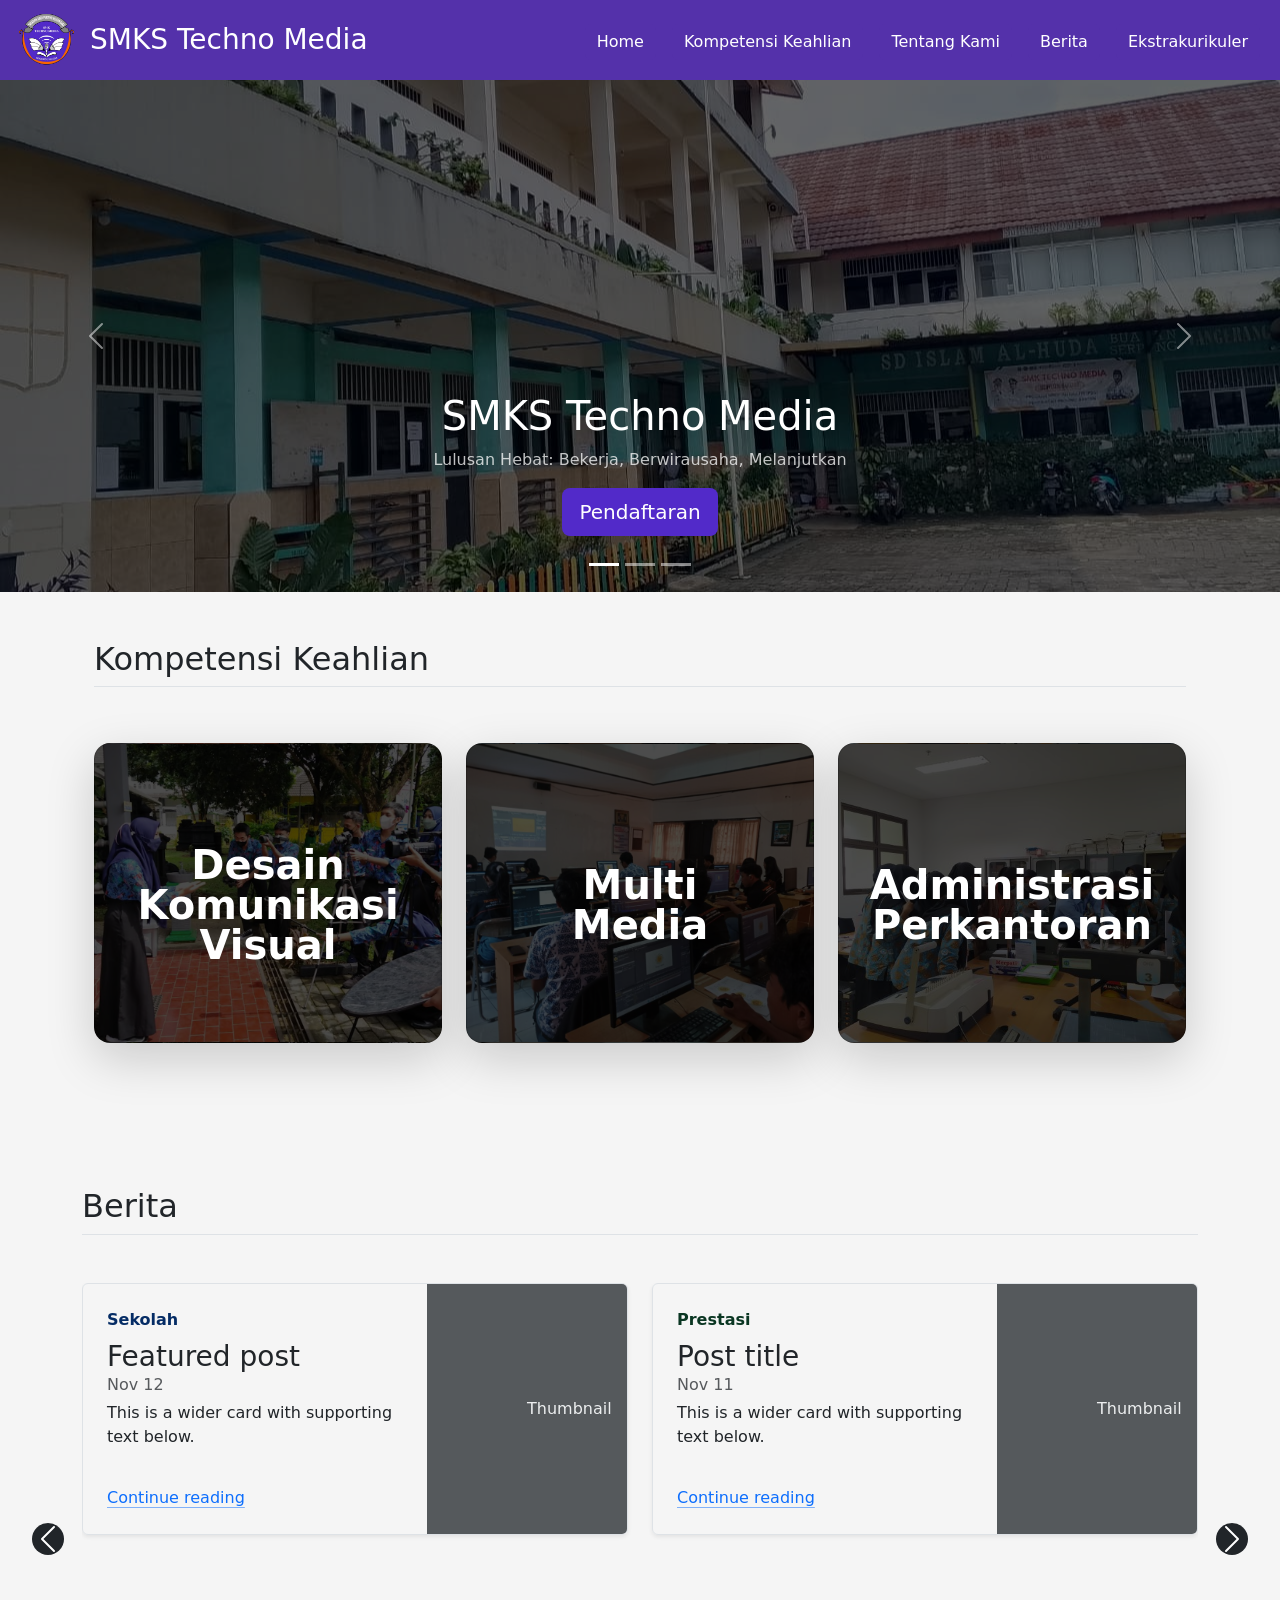
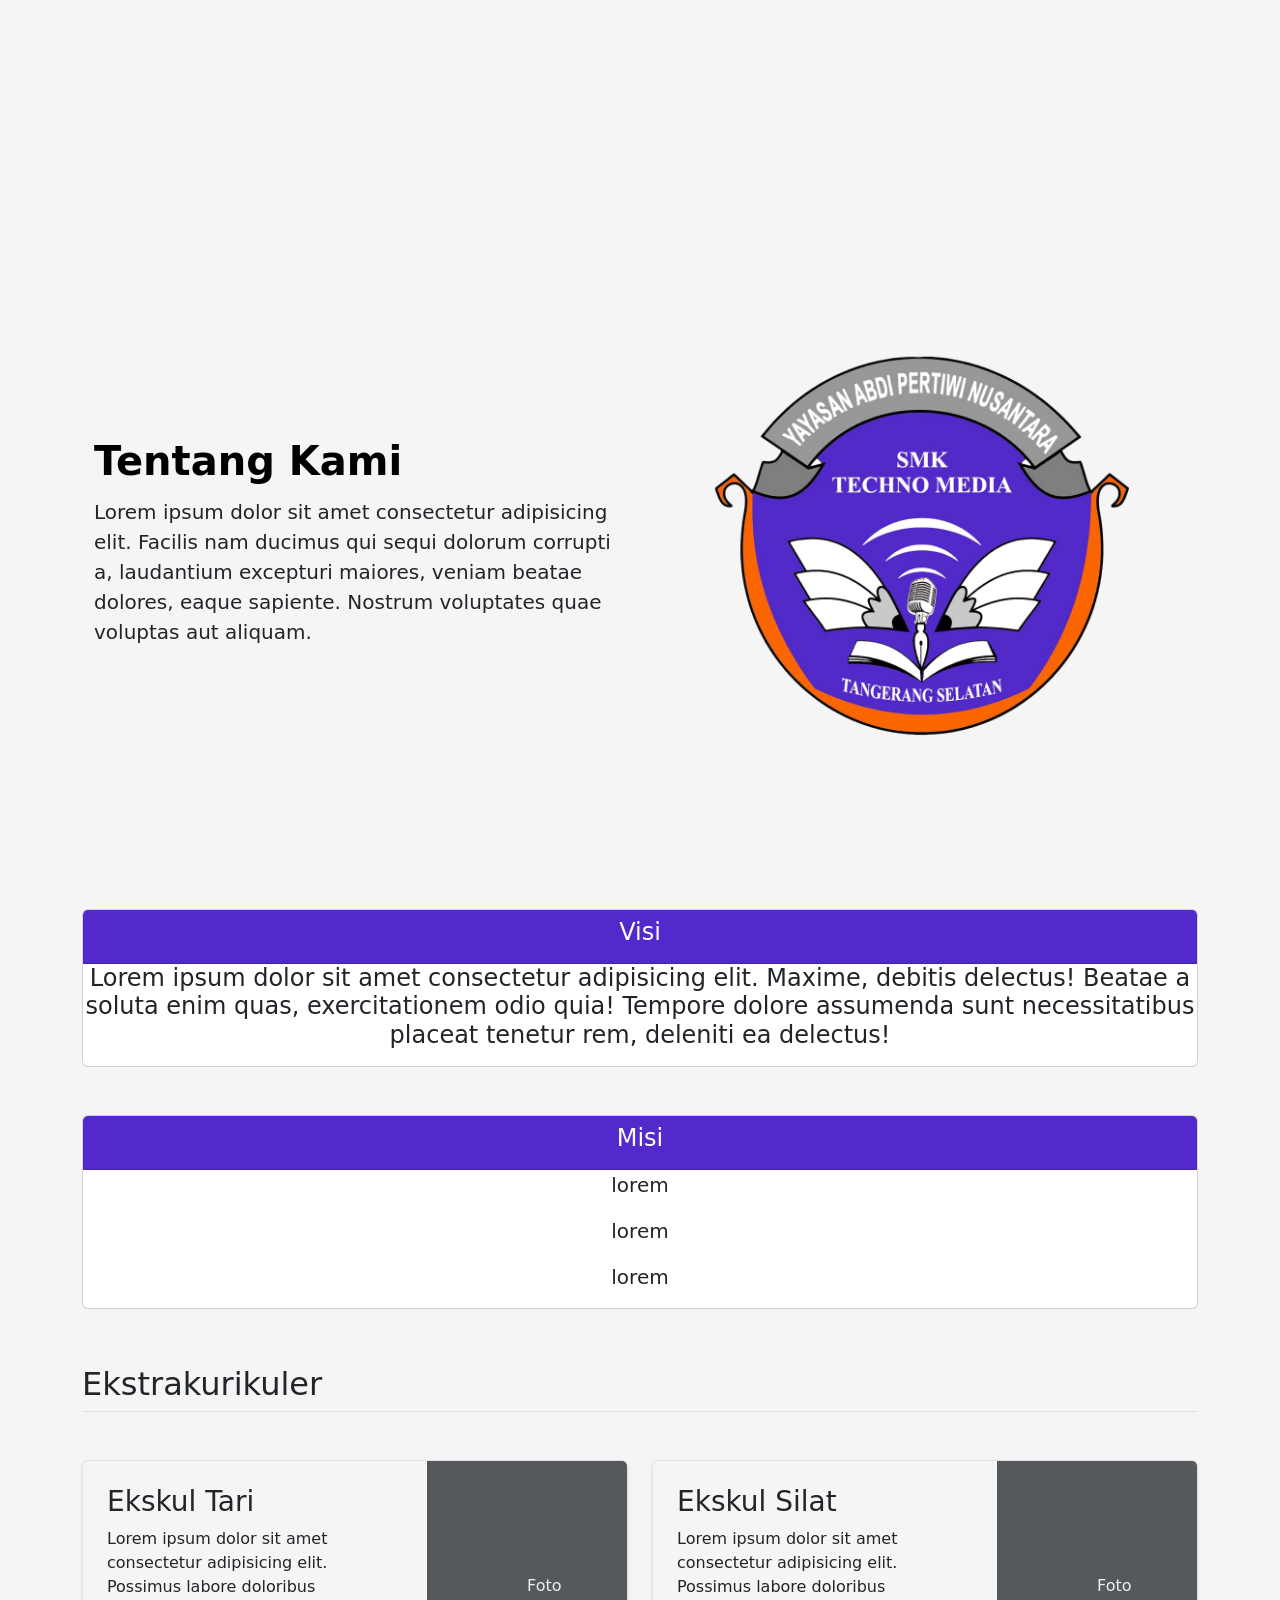
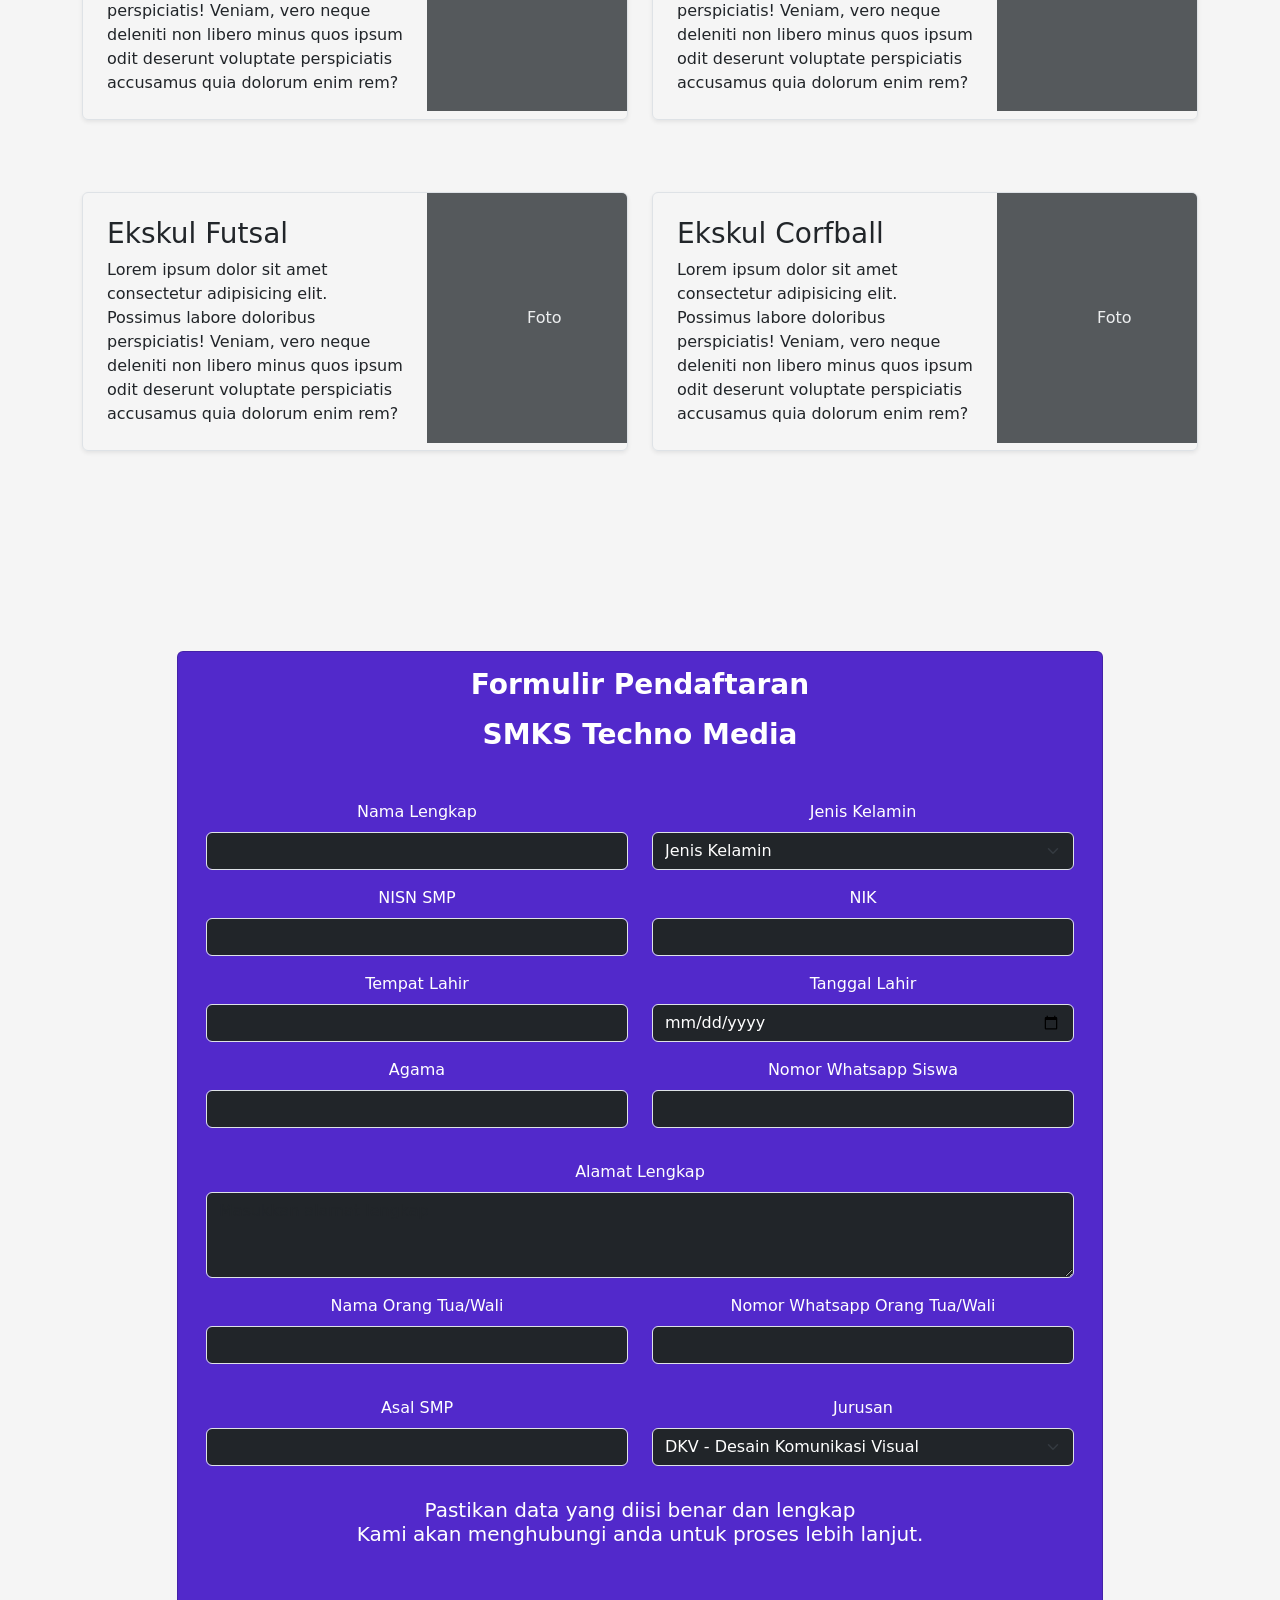
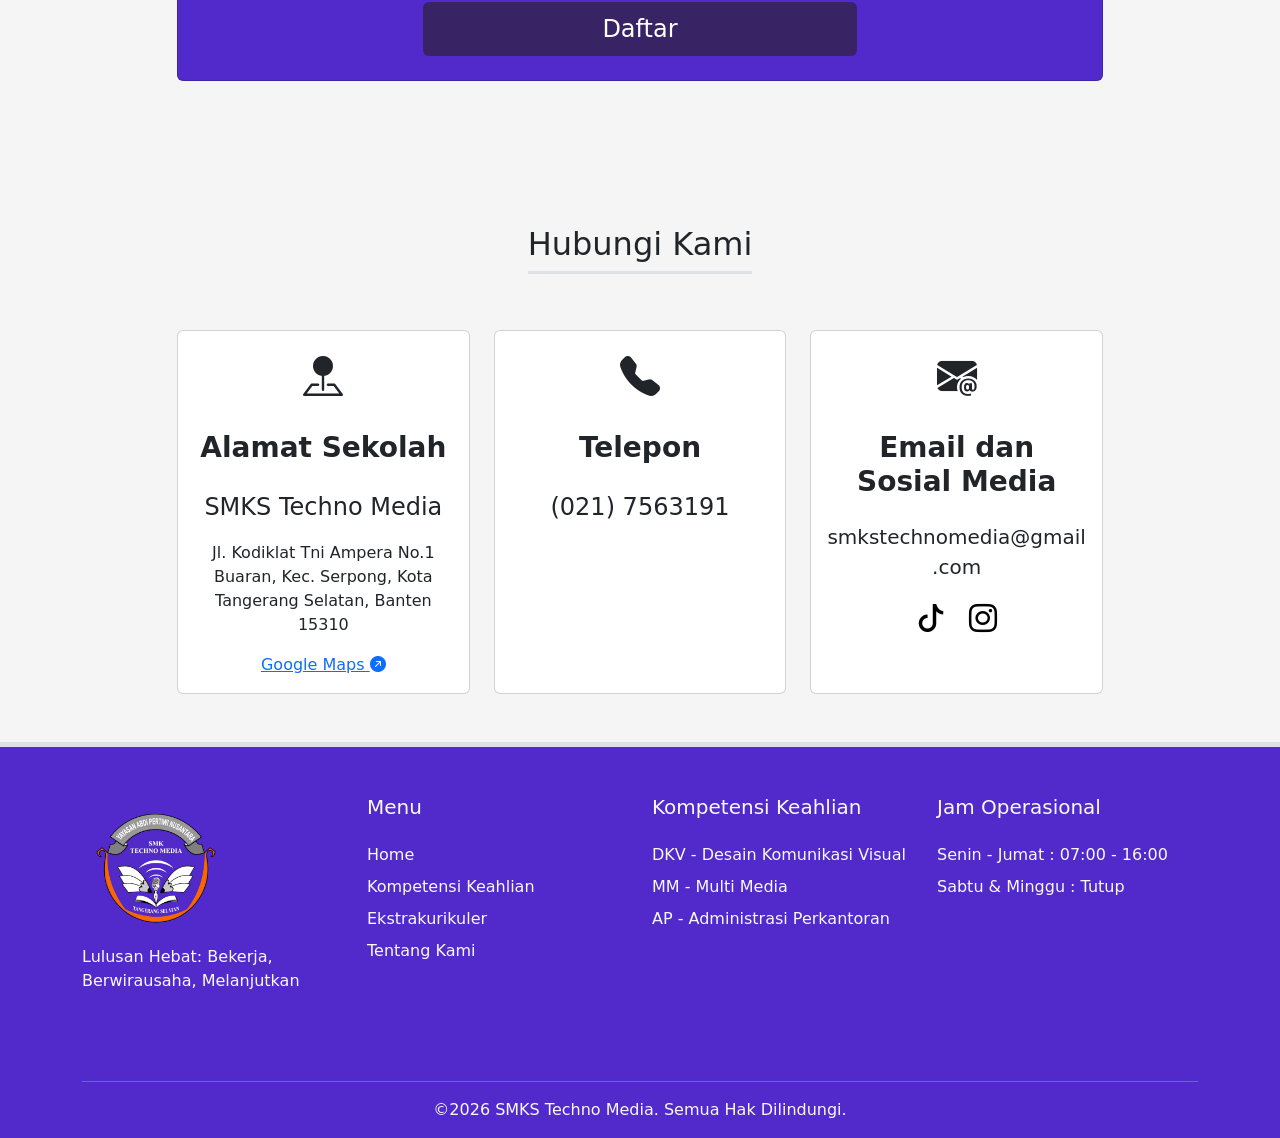
==== index.html @ daf1cfcb "FINAL FINAL" ====
<!DOCTYPE html>
<html lang="en">
<head>
    <meta charset="UTF-8">
    <meta name="viewport" content="width=device-width, initial-scale=1.0">
    <title>SMKS Techno Media</title>
    <link href="https://cdn.jsdelivr.net/npm/bootstrap@5.3.8/dist/css/bootstrap.min.css" rel="stylesheet" integrity="sha384-sRIl4kxILFvY47J16cr9ZwB07vP4J8+LH7qKQnuqkuIAvNWLzeN8tE5YBujZqJLB" crossorigin="anonymous">
    <link rel="stylesheet" href="https://cdn.jsdelivr.net/npm/bootstrap-icons@1.11.3/font/bootstrap-icons.min.css">
    <link rel="stylesheet" href="./style.css">


   
</head>
<body>
<!-- NAVIGATION BAR -->

<nav class="navbar sticky-top bg-body-primary navbar-expand-lg pt-0 pb-0">
  <div class="container-fluid d-flex justify-content-between align-items-center  border-bottom-dark">
    
    <!-- Brand group: Logo and Title stay left-aligned together -->
    <a class="navbar-brand d-flex align-items-center m-0" href="#">
      <img src="../Assets/LOGOSMK.png" alt="Logo" width="70" class="me-2">
      <h3 class="m-0 text-nowrap logotext">SMKS Techno Media</h3>
    </a>

    <!-- Toggler Button: Stays perfectly on the right on mobile -->
    <button class="navbar-toggler" type="button" data-bs-toggle="collapse" data-bs-target="#navbarNav" aria-controls="navbarNav" aria-expanded="false" aria-label="Toggle navigation">
      <span class="navbar-toggler-icon"></span>
    </button>

    <!-- Navigation Links: Collapses into a clean vertical list on mobile -->
    <div class="collapse navbar-collapse justify-content-end" id="navbarNav">
      <ul class="navbar-nav">
        <li class="nav-item pt-1">
          <a href="#myCarousel" class="px-2"><button class="btn  btnnav">Home</button></a>
        </li>
        <li class="nav-item pt-1">
         <a href="#custom-cards" class="px-2"><button class="btn  btnnav">Kompetensi Keahlian</button></a>
        </li>
        <li class="nav-item pt-1">
         <a href="#tentang" class="px-2"><button class="btn  btnnav">Tentang Kami</button></a>
        </li>
        <li class="nav-item pt-1">
         <a href="#berita" class="px-2"><button class="btn  btnnav">Berita</button></a>
        </li>
        <li class="nav-item pt-1">
         <a href="#ekskul" class="px-2"><button class="btn  btnnav">Ekstrakurikuler</button></a>
        </li>
      </ul>
    </div>

  </div>
</nav>
    
<!-- CAROUSEL -->

     <div id="myCarousel" class="carousel slide carousel-fade" data-bs-ride="carousel" >
            <ul class="carousel-indicators">
                <li data-bs-target="#myCarousel" data-bs-slide-to="0" class="active"></li>
                <li data-bs-target="#myCarousel" data-bs-slide-to="1"></li>
                <li data-bs-target="#myCarousel" data-bs-slide-to="2"></li>
            </ul>
            <div class="carousel-inner">]
                <div class="carousel-item active">
                    <div class="overlay-image" style="background-image:url(../Assets/pic2.jpeg)"></div>
                    <div class="container">
                        <div class="carousel-caption">
                                <h1>SMKS Techno Media</h1>
                                <p class="opacity-75">Lulusan Hebat: Bekerja, Berwirausaha, Melanjutkan</p>
                                <p>
                                    <a class="btn btn-lg daftar" href="#FormDaftar">Pendaftaran</a>
                                </p>
                            </div>
                    </div>
                </div>
                <div class="carousel-item">
                    <div class="overlay-image" style="background-image:url(../Assets/pic1.jpeg)"></div>
                    <div class="container">
                        <div class="carousel-caption">
                                <h1>SMKS Techno Media</h1>
                                <p class="opacity-75">Lulusan Hebat: Bekerja, Berwirausaha, Melanjutkan</p>
                                <p>
                                    <a class="btn btn-lg daftar" href="#FormDaftar">Pendaftaran</a>
                                </p>
                            </div>
                    </div>
                </div>
                <div class="carousel-item">
                    <div class="overlay-image" style="background-image:url(../Assets/pic3.jpeg)"></div>
                    <div class="container">
                        <div class="carousel-caption">
                                <h1>SMKS Techno Media</h1>
                                <p class="opacity-75">Lulusan Hebat: Bekerja, Berwirausaha, Melanjutkan</p>
                                <p>
                                    <a class="btn btn-lg daftar" href="#FormDaftar">Pendaftaran</a>
                                </p>
                            </div>
                    </div>
                </div>
            </div>     
            <a href="#myCarousel" class="carousel-control-prev" role="button" data-bs-slide="prev">
                <span class="sr-only"></span>
                <span class="carousel-control-prev-icon" aria-hidden="true"></span>
            </a>
            <a href="#myCarousel" class="carousel-control-next" role="button" data-bs-slide="next">
                <span class="sr-only"></span>
                <span class="carousel-control-next-icon" aria-hidden="true"></span>
            </a> 
        </div>


<!-- Custom Card Grid -->

            <div class="container px-4 py-5" id="custom-cards">
                <h2 class="pb-2 border-bottom">Kompetensi Keahlian</h2>
                <div class="row row-cols-1 row-cols-lg-3 align-items-stretch g-4 py-5">
                    <div class="col">
                        <div class="card card-cover h-100 overflow-hidden  rounded-4 shadow-lg" style="background-image: url('../Assets/dkv.png');" onclick="onClick()">
                            <div class="d-flex flex-column h-100 p-5 pb-3 text-white text-shadow-1 justify-content-center align-items-center" id="dkvcard">
                                <h3 class="display-6 lh-1 fw-bold text-center">Desain Komunikasi Visual</h3>
                            </div>
                        </div>
                    </div>
                    <div class="col">
                        <div class="card card-cover h-100 overflow-hidden rounded-4 shadow-lg" style="background-image: url('../Assets/multimedia.jpg');">
                            <div class="d-flex flex-column h-100 p-5 pb-3 text-white text-shadow-1 justify-content-center align-items-center">
                                <h3 class="display-6 lh-1 fw-bold text-center">Multi Media</h3>
                            </div>
                        </div>
                    </div>
                    <div class="col">
                        <div class="card card-cover h-100 overflow-hidden rounded-4 shadow-lg" style="background-image: url('../Assets/perkantoran.jpg');">
                            <div class="d-flex flex-column h-100 p-5 pb-3 text-white text-shadow-1 justify-content-center align-items-center">
                                <h3 class="display-6 lh-1 fw-bold text-center">Administrasi Perkantoran</h3>

                            </div>
                        </div>
                    </div>
                </div>
            </div>


<!-- BERITA -->

<div class="container mt-5" id="berita">

    <h2 class="pb-2 border-bottom mb-5">Berita</h2>

    <div id="beritaCarousel" class="carousel slide" data-bs-ride="carousel">

        <div class="carousel-inner" id="newsContainer">

            <!-- Slide 1 -->
            <div class="carousel-item active">

                <div class="row mb-2">

                    <div class="col-md-6">
                        <div class="row g-0 border rounded overflow-hidden flex-md-row mb-4 shadow-sm h-md-250 position-relative">
                            <div class="col p-4 d-flex flex-column position-static">
                                <strong class="d-inline-block mb-2 text-primary-emphasis">Sekolah</strong>
                                <h3 class="mb-0">Featured post</h3>
                                <div class="mb-1 text-body-secondary">Nov 12</div>
                                <p class="card-text mb-auto">
                                    This is a wider card with supporting text below.
                                </p>
                                <a href="#" class="icon-link gap-1 icon-link-hover stretched-link">
                                    Continue reading
                                </a>
                            </div>

                            <div class="col-auto d-none d-lg-block">
                                <svg class="bd-placeholder-img" height="250" width="200">
                                    <rect width="100%" height="100%" fill="#55595c"></rect>
                                    <text x="50%" y="50%" fill="#eceeef" dy=".3em">Thumbnail</text>
                                </svg>
                            </div>
                        </div>
                    </div>

                    <div class="col-md-6">
                        <div class="row g-0 border rounded overflow-hidden flex-md-row mb-4 shadow-sm h-md-250 position-relative">
                            <div class="col p-4 d-flex flex-column position-static">
                                <strong class="d-inline-block mb-2 text-success-emphasis">Prestasi</strong>
                                <h3 class="mb-0">Post title</h3>
                                <div class="mb-1 text-body-secondary">Nov 11</div>
                                <p class="mb-auto">
                                    This is a wider card with supporting text below.
                                </p>
                                <a href="#" class="icon-link gap-1 icon-link-hover stretched-link">
                                    Continue reading
                                </a>
                            </div>

                            <div class="col-auto d-none d-lg-block">
                                <svg class="bd-placeholder-img" height="250" width="200">
                                    <rect width="100%" height="100%" fill="#55595c"></rect>
                                    <text x="50%" y="50%" fill="#eceeef" dy=".3em">Thumbnail</text>
                                </svg>
                            </div>
                        </div>
                    </div>

                </div>

            </div>

            <!-- Slide 2 -->
            <div class="carousel-item">

                <div class="row mb-2">

                    <div class="col-md-6">
                        <div class="row g-0 border rounded overflow-hidden flex-md-row mb-4 shadow-sm h-md-250 position-relative">
                            <div class="col p-4 d-flex flex-column position-static">
                                <strong class="d-inline-block mb-2 text-warning-emphasis">Kegiatan</strong>
                                <h3 class="mb-0">Berita Ketiga</h3>
                                <div class="mb-1 text-body-secondary">Nov 10</div>
                                <p class="mb-auto">
                                    Isi singkat berita ketiga.
                                </p>
                                <a href="#" class="icon-link gap-1 icon-link-hover stretched-link">
                                    Continue reading
                                </a>
                            </div>

                            <div class="col-auto d-none d-lg-block">
                                <svg class="bd-placeholder-img" height="250" width="200">
                                    <rect width="100%" height="100%" fill="#55595c"></rect>
                                    <text x="50%" y="50%" fill="#eceeef" dy=".3em">Thumbnail</text>
                                </svg>
                            </div>
                        </div>
                    </div>

                    <div class="col-md-6">
                        <div class="row g-0 border rounded overflow-hidden flex-md-row mb-4 shadow-sm h-md-250 position-relative">
                            <div class="col p-4 d-flex flex-column position-static">
                                <strong class="d-inline-block mb-2 text-danger-emphasis">Info</strong>
                                <h3 class="mb-0">Berita Keempat</h3>
                                <div class="mb-1 text-body-secondary">Nov 09</div>
                                <p class="mb-auto">
                                    Isi singkat berita keempat.
                                </p>
                                <a href="#" class="icon-link gap-1 icon-link-hover stretched-link">
                                    Continue reading
                                </a>
                            </div>

                            <div class="col-auto d-none d-lg-block">
                                <svg class="bd-placeholder-img" height="250" width="200">
                                    <rect width="100%" height="100%" fill="#55595c"></rect>
                                    <text x="50%" y="50%" fill="#eceeef" dy=".3em">Thumbnail</text>
                                </svg>
                            </div>
                        </div>
                    </div>

                </div>

            </div>

        </div>

        <!-- Button Prev -->
            <button class="carousel-control-prev custom-carousel-prev" type="button" data-bs-target="#beritaCarousel" data-bs-slide="prev">
            <span class="carousel-control-prev-icon bg-dark rounded-circle p-3" aria-hidden="true"></span>
            <span class="visually-hidden">Previous</span>

</button>

        <!-- Button Next -->
       <button class="carousel-control-next custom-carousel-next"
                type="button"
                data-bs-target="#beritaCarousel"
                data-bs-slide="next">

            <span class="carousel-control-next-icon bg-dark rounded-circle p-3" aria-hidden="true"></span>
            <span class="visually-hidden">Next</span>

        </button>
    </div>

</div>

<!-- Tentang Kami -->

             <div class="container col-xxl-8 px-4 py-5" id="tentang">
                <div class="row flex-lg-row-reverse align-items-center g-5 py-5">
                    <div class="col-10 col-sm-8 col-lg-6">
                        <img src="../Assets/LOGOSMK.png" class="d-block mx-lg-auto img-fluid" alt="Bootstrap Themes" width="700" height="500" loading="lazy">
                    </div>
                    <div class="col-lg-6">
                        <h1 class="display-6 fw-bold text-body-emphasis lh-1 mb-3 tentang-kami">Tentang Kami</h1>
                        <p class="lead">Lorem ipsum dolor sit amet consectetur adipisicing elit. Facilis nam ducimus qui sequi dolorum corrupti a, laudantium excepturi maiores, veniam beatae dolores, eaque sapiente. Nostrum voluptates quae voluptas aut aliquam.</p>
                        
                    </div>
                </div>
            </div>

<!-- VISI MISI -->
         
        <div class="container col-xxl-5">
            <div class="card mb-5">
                <div class="card-header text-center">
                    <h4 class="h4 visi">Visi</h4>
                </div>    
                <div class="card-bod text-center">
                    <figure>
                        <blockquote class="blockquote">
                            <h4 class="h4">Lorem ipsum dolor sit amet consectetur adipisicing elit. Maxime, debitis delectus! Beatae a soluta enim quas, exercitationem odio quia! Tempore dolore assumenda sunt necessitatibus placeat tenetur rem, deleniti ea delectus!</h3>
                        </blockquote>
                    </figure>
                </div>        
            </div>
            <div class="card mt-5">
                <div class="card-header text-center">
                    <h4 class="h4 visi">Misi</h4>
                </div>    
                <div class="card-bod text-center">
                    <figure>
                        <blockquote class="blockquote">
                            <p>lorem</p>
                            <p>lorem</p>
                            <p>lorem</p>
                        </blockquote>
                    </figure>
                </div>        
            </div>
        </div>

<!-- EKSTRAKURIKULER -->


    <div class="container pt-5 py-4 mt-2" id="ekskul">
        <h2 class="pb-2 border-bottom">Ekstrakurikuler</h2>
        <div class="row mb-2 mt-5">
                    <div class="col-md-6">
                        <div class="row g-0 border rounded overflow-hidden flex-md-row mb-4 shadow-sm h-md-250 position-relative bg-ekskul">
                            <div class="col p-4 d-flex flex-column position-static">
                                <h3 class="mb-2 judul-ekskul">Ekskul Tari</h3>
                                <p class="card-text mb-auto tentang-ekskul">Lorem ipsum dolor sit amet consectetur adipisicing elit. Possimus labore doloribus perspiciatis! Veniam, vero neque deleniti non libero minus quos ipsum odit deserunt voluptate perspiciatis accusamus quia dolorum enim rem?</p>
                            </div>
                            <div class="col-auto d-none d-lg-block">
                                <svg aria-label="Placeholder: Thumbnail" class="bd-placeholder-img " height="250" preserveAspectRatio="xMidYMid slice" role="img" width="200" xmlns="http://www.w3.org/2000/svg">
                                    <title>Placeholder</title>
                                    <rect width="100%" height="100%" fill="#55595c"></rect>
                                    <text x="50%" y="50%" fill="#eceeef" dy=".3em">Foto</text>
                                </svg>
                            </div>
                        </div>
                    </div>
                    <div class="col-md-6">
                        <div class="row g-0 border rounded overflow-hidden flex-md-row mb-4 shadow-sm h-md-250 position-relative">
                            <div class="col p-4 d-flex flex-column position-static">
                                <h3 class="mb-2">Ekskul Silat</h3>
                                <p class="card-text mb-auto">Lorem ipsum dolor sit amet consectetur adipisicing elit. Possimus labore doloribus perspiciatis! Veniam, vero neque deleniti non libero minus quos ipsum odit deserunt voluptate perspiciatis accusamus quia dolorum enim rem?</p>
                            </div>
                            <div class="col-auto d-none d-lg-block">
                                <svg aria-label="Placeholder: Thumbnail" class="bd-placeholder-img " height="250" preserveAspectRatio="xMidYMid slice" role="img" width="200" xmlns="http://www.w3.org/2000/svg">
                                    <title>Placeholder</title>
                                    <rect width="100%" height="100%" fill="#55595c"></rect>
                                    <text x="50%" y="50%" fill="#eceeef" dy=".3em">Foto</text>
                                </svg>
                            </div>
                        </div>
                    </div>
                </div>

                <div class="row mb-2 mt-5">
                    <div class="col-md-6">
                        <div class="row g-0 border rounded overflow-hidden flex-md-row mb-4 shadow-sm h-md-250 position-relative">
                            <div class="col p-4 d-flex flex-column position-static">
                                <h3 class="mb-2">Ekskul Futsal</h3>
                                <p class="card-text mb-auto">Lorem ipsum dolor sit amet consectetur adipisicing elit. Possimus labore doloribus perspiciatis! Veniam, vero neque deleniti non libero minus quos ipsum odit deserunt voluptate perspiciatis accusamus quia dolorum enim rem?</p>
                            </div>
                            <div class="col-auto d-none d-lg-block">
                                <svg aria-label="Placeholder: Thumbnail" class="bd-placeholder-img " height="250" preserveAspectRatio="xMidYMid slice" role="img" width="200" xmlns="http://www.w3.org/2000/svg">
                                    <title>Placeholder</title>
                                    <rect width="100%" height="100%" fill="#55595c"></rect>
                                    <text x="50%" y="50%" fill="#eceeef" dy=".3em">Foto</text>
                                </svg>
                            </div>
                        </div>
                    </div>
                    <div class="col-md-6">
                        <div class="row g-0 border rounded overflow-hidden flex-md-row mb-4 shadow-sm h-md-250 position-relative">
                            <div class="col p-4 d-flex flex-column position-static">
                                <h3 class="mb-2">Ekskul Corfball</h3>
                                <p class="card-text mb-auto">Lorem ipsum dolor sit amet consectetur adipisicing elit. Possimus labore doloribus perspiciatis! Veniam, vero neque deleniti non libero minus quos ipsum odit deserunt voluptate perspiciatis accusamus quia dolorum enim rem?</p>
                            </div>
                            <div class="col-auto d-none d-lg-block">
                                <svg aria-label="Placeholder: Thumbnail" class="bd-placeholder-img " height="250" preserveAspectRatio="xMidYMid slice" role="img" width="200" xmlns="http://www.w3.org/2000/svg">
                                    <title>Placeholder</title>
                                    <rect width="100%" height="100%" fill="#55595c"></rect>
                                    <text x="50%" y="50%" fill="#eceeef" dy=".3em">Foto</text>
                                </svg>
                            </div>
                        </div>
                    </div>
                </div>
    </div>


<!-- Formulir Pendaftaran -->
<div class="container mt-5 pt-5 mb-5 pb-5">
    <div class="row justify-content-center" id="FormDaftar">
         <div class="col-12 col-lg-10">
            <div class="card mt-5 text-center mx-auto w-100 text-white" 
                style="background-color:#5229CB;">
                <div class="card-body">
                    <h3 class="card-title mb-3"><b>Formulir Pendaftaran</b></h3>
                    <h3 class="card-title mb-5"><b>SMKS Techno Media</b></h3>
                    <div class="container overflow-hidden text-center">
                        <div class="row gx-4 gy-4">
                            <div class="col-12 col-md-6">
                                <form>
                                    <div class="mb-3">
                                        <label for="" class="form-label">Nama Lengkap</label>
                                        <input type="text" class="form-control bg-dark text-white border-1" id="nama" aria-describedby="emailHelp">
                                    </div>
                                </form>
                            </div>
                            <div class="col-12 col-md-6">
                                <form>
                                    <div class="mb-3">
                                        <label class="form-label required">
                                            Jenis Kelamin
                                        </label>

                                        <select id="gender" class="form-select bg-dark text-white border-1" aria-label="Default select example">
                                            <option selected>Jenis Kelamin</option>
                                            <option value="Laki-Laki">Laki Laki</option>
                                            <option value="Perempuan">Perempuan</option>
                                        </select>
                                    </div>
                                </form>
                            </div>
                        </div>
                        <div class="row gx-4 gy-4">
                            <div class="col-12 col-md-6">
                                <form>
                                    <div class="mb-3">
                                        <label for="" class="form-label">NISN SMP</label>
                                        <input type="text" inputmode="numeric" id="nisn" class="form-control bg-dark text-white border-1" aria-describedby="emailHelp">
                                    </div>
                                </form>
                            </div>
                            <div class="col-12 col-md-6 ">
                                <form>
                                    <div class="mb-3">
                                        <label for="" class="form-label">NIK</label>
                                        <input type="text" inputmode="numeric" id="nik" class="form-control bg-dark text-white border-1" aria-describedby="emailHelp">
                                    </div>
                                </form>
                            </div>
                        </div>
                        <div class="row gx-4 gy-4">
                            <div class="col-12 col-md-6">
                                <form>
                                    <div class="mb-3">
                                        <label for="" class="form-label">Tempat Lahir</label>
                                        <input type="text" id="tempatlahir" class="form-control bg-dark text-white border-1" aria-describedby="emailHelp">
                                    </div>
                                </form>
                            </div>
                            <div class="col-12 col-md-6">
                                <form>
                                    <div class="mb-3">
                                        <label for="" class="form-label">Tanggal Lahir</label>
                                        <input type="date" id="tanggallahir" class="form-control bg-dark text-white border-1" aria-describedby="emailHelp">
                                    </div>
                                </form>
                            </div>
                        </div>
                        <div class="row gx-4 gy-4 mb-3">
                            <div class="col-12 col-md-6">
                                <form>
                                    <div class="mb-3">
                                        <label for="" class="form-label">Agama</label>
                                        <input type="text" id="agama" class="form-control bg-dark text-white border-1" aria-describedby="emailHelp">
                                    </div>
                                </form>
                            </div>
                            <div class="col-12 col-md-6">
                                <form>
                                    <div class="mb-3">
                                        <label for="" class="form-label">Nomor Whatsapp Siswa</label>
                                        <input type="text" inputmode="numeric" id="whatsappsiswa"  required pattern="[0-9]+" class="form-control bg-dark text-white border-1" aria-describedby="emailHelp">
                                    </div>
                                </form>
                            </div>
                        </div>
                        <div class="row gx-4 gy-4 mb-3">
                            <div class="col-12"z>
                                <label class="form-label required">Alamat Lengkap</label>
                                <textarea id="alamat" class="form-control bg-dark text-white border-1" rows="3" placeholder="Masukkan alamat lengkap" required="" py-5 px-5></textarea>
                            </div>
                        </div>
                        <div class="row gx-4 gy-4 mb-3">
                            <div class="col-12 col-md-6">
                                <form>
                                    <div class="mb-3">
                                        <label for="" class="form-label">Nama Orang Tua/Wali</label>
                                        <input type="text" class="form-control bg-dark text-white border-1" id="orangtua" aria-describedby="emailHelp">
                                    </div>
                                </form>
                            </div>
                            <div class="col-12 col-md-6">
                                <form>
                                    <div class="mb-3">
                                        <label for="" class="form-label">Nomor Whatsapp Orang Tua/Wali</label>
                                        <input type="text" inputmode="numeric" class="form-control bg-dark text-white border-1" id="whatsapportu" aria-describedby="emailHelp">
                                    </div>
                                </form>
                            </div>
                        </div>
                        <div class="row row gx-4 gy-4">
                            <div class="col-12 col-md-6">
                                <form>
                                    <div class="mb-3">
                                        <label for="" class="form-label">Asal SMP</label>
                                        <input type="" class="form-control bg-dark text-white border-1" id="asalsmp" aria-describedby="emailHelp">
                                    </div>
                                </form>
                            </div>
                            <div class="col-12 col-md-6 mb-3">
                                <form>
                                    <div class="mb-3">
                                        <label class="form-label required">Jurusan</label>
                                        <select id="jurusan" class="form-select bg-dark text-white border-1" aria-label="">
                                            <option value="DKV - Desain Komunikasi Visual">DKV - Desain Komunikasi Visual</option>
                                            <option value="MM - Multi Media">MM - Multi Media</option>
                                            <option value="AP - Administrasi Perkantoran">AP - Administrasi Perkantoran</option>
                                        </select>
                                    </select>
                                    </div>
                                </form>
                            </div>
                        </div>
                        <div class="row gx-4 gy-4 mb-5">
                            <div class="col-12">
                                <h5 class="h5">Pastikan data yang diisi benar dan lengkap<br>Kami akan menghubungi anda untuk proses lebih lanjut.</h5>
                            </div>
                        </div>
                        <div class="row gx-4 gy-4 pb-2">
                            <div class="col-12">
                                <button id="submitBtn" type="button" class="btn btn-md px-5 py-2 w-50 fs-4 text-white" style="background-color: #382365 !important;">Daftar</button>
                            </div>
                        </div>
                    </div>   
                </div>
            </div>

         </div>
    </div>
</div>
</div>


<!-- 3 CARD HUBUNGI KAMI -->

<div class="container mt-5 pt-5">
    <div class="d-flex justify-content-center mb-5">
    <h2 class="pb-2 border-bottom border-3">Hubungi Kami</h2>
    </div>
    <div class="row justify-content-center">

        <div class="col-12 col-lg-10">

            <div class="row g-4">

                <div class="col-12 col-md-6 col-lg-4">
                    <div class="card h-100">
                        <div class="card-body">
                            <div class="d-flex justify-content-center mb-2">
                                <i class="bi bi-pin-map-fill fs-1 mb-3"></i>
                            </div>
                            <h5 class="card-title text-center fs-3 mb-4"><b>Alamat Sekolah</b></h5>
                            <p class="card-text text-center fs-4">SMKS Techno Media</p>
                            <p class="card-text text-center mb-0 pb-0">Jl. Kodiklat Tni Ampera No.1</p>
                            <p class="card-text text-center"> Buaran, Kec. Serpong, Kota Tangerang Selatan, Banten 15310</p>
                            <p class="card-text text-center"><a href="https://share.google/LpBedEbTV2xUutPc0">Google Maps <i class="bi bi-arrow-up-right-circle-fill"></i></a></p>
                        </div>
                    </div>
                </div>

                <div class="col-12 col-md-6 col-lg-4">
                    <div class="card h-100">
                        <div class="card-body">
                            <div class="d-flex justify-content-center mb-2">
                                <i class="bi bi-telephone-fill fs-1 mb-3"></i>
                            </div>
                            <h5 class="card-title text-center fs-3 mb-4"><b>Telepon</b></h5>
                            <p class="card-text text-center fs-4">(021) 7563191</p>
                            
                        </div>
                    </div>
                </div>

                <div class="col-12 col-md-6 col-lg-4">
                    <div class="card h-100">
                        <div class="card-body">
                            <div class="d-flex justify-content-center mb-2">
                               <i class="bi bi-envelope-at-fill fs-1 mb-3"></i>
                            </div>
                            <h5 class="card-title text-center fs-3 mb-4"><b>Email dan Sosial Media</b></h5>
                            <p class="card-text text-center fs-5">smkstechnomedia@gmail.com</p>
                            <div class="d-flex justify-content-center mb-2 gap-4">
                            <a href="https//www.google.com" style="color: black !important;"><i class="bi bi-tiktok fs-3"></i></a>
                             <a href="https//www.google.com" style="color: black !important;"><i class="bi bi-instagram fs-3"></i></a>
                            </div>
                        </div>
                    </div>
                </div>

            </div>

        </div>

    </div>

</div>

<!-- FOOTER -->
<div class="border-top border-5 mt-5 py-0" style="background-color:#5229CB;">        
 <div class="container">

        <footer class="row py-5">

            <div class="col-12 col-md-3 mb-4">
                <img src="../Assets/LOGOSMK.png" style="width:150px;" alt="">
                <p class="text-light">Lulusan Hebat: Bekerja, Berwirausaha, Melanjutkan</p>
            </div>

            <div class="col-12 col-md-3 mb-4">
                <h5 class="text-light mb-4">Menu</h5>

                <ul class="nav flex-column">
                    <li class="nav-item mb-2">
                        <a href="#" class="nav-link p-0 text-light">
                            Home
                        </a>
                    </li>

                    <li class="nav-item mb-2">
                        <a href="#" class="nav-link p-0 text-light">
                            Kompetensi Keahlian
                        </a>
                    </li>

                    <li class="nav-item mb-2">
                        <a href="#" class="nav-link p-0 text-light">
                            Ekstrakurikuler
                        </a>
                    </li>

                    <li class="nav-item mb-2">
                        <a href="#" class="nav-link p-0 text-light">
                            Tentang Kami
                        </a>
                    </li>
                </ul>
            </div>

            <div class="col-12 col-md-3 mb-4">
                <h5 class="text-light mb-4">Kompetensi Keahlian</h5>

                <ul class="nav flex-column">
                    <li class="nav-item mb-2">
                        <a href="#" class="nav-link p-0 text-light">
                            DKV - Desain Komunikasi Visual
                        </a>
                    </li>

                    <li class="nav-item mb-2">
                        <a href="#" class="nav-link p-0 text-light">
                            MM - Multi Media
                        </a>
                    </li>

                    <li class="nav-item mb-2">
                        <a href="#" class="nav-link p-0 text-light">
                            AP - Administrasi Perkantoran
                        </a>
                    </li>
                </ul>
            </div>

            <div class="col-12 col-md-3 mb-4">
                <h5 class="text-light mb-4">Jam Operasional</h5>

                <ul class="nav flex-column">
                    <li class="nav-item mb-2">
                        <a href="#" class="nav-link p-0 text-light">
                            Senin - Jumat : 07:00 - 16:00
                        </a>
                    </li>

                    <li class="nav-item mb-2">
                        <a href="#" class="nav-link p-0 text-light">
                            Sabtu & Minggu : Tutup
                        </a>
                    </li>
                </ul>
            </div>

        </footer>

    </div>
<div class="container">
    <div class="text-center py-3 border-top border-secondary">
        <p class="text-light mb-0">
            &copy;2026 SMKS Techno Media. Semua Hak Dilindungi.
        </p>

    </div>
</div>
</div>

    <script src="https://cdn.jsdelivr.net/npm/bootstrap@5.3.8/dist/js/bootstrap.bundle.min.js" integrity="sha384-FKyoEForCGlyvwx9Hj09JcYn3nv7wiPVlz7YYwJrWVcXK/BmnVDxM+D2scQbITxI" crossorigin="anonymous"></script>
    <script src="index.js"></script>
</body>
</html3
---- style.css ----
/* CSS HEX 
--#5431aa: #5431aa;
--#522ac9: #522ac9;
--#f96606: #f96606;
--#1c1219: #1c1219;
--#dad5e1: #dad5e1;
--#9676c1: #9676c1;
--#382365: #382365;
--#5420da: #5420da;
--#aa5336: #aa5336;

SCSS HEX
$#5431aa: #5431aa;
$#522ac9: #522ac9;
$#f96606: #f96606;
$#1c1219: #1c1219;
$#dad5e1: #dad5e1;
$#9676c1: #9676c1;
$#382365: #382365;
$#5420da: #5420da;
$#aa5336: #aa5336;

SCSS RGB 
$#5431aa: rgba(84,49,170,1);
$#522ac9: rgba(82,42,201,1);
$#f96606: rgba(249,102,6,1);
$#1c1219: rgba(28,18,25,1);
$#dad5e1: rgba(218,213,225,1);
$#9676c1: rgba(150,118,193,1);
$#382365: rgba(56,35,101,1);
$#5420da: rgba(84,32,218,1);
$#aa5336: rgba(170,83,54,1);
*/
    body{
        background-color: whitesmoke;
    }

    .carousel-item{
        height: 32rem;

    }
    .navbar-collapse{
        background-color: #5431aa;
    }
    .navbar {
        background-color: #5431aa;
    }
    .navbar-toggler{
        background-color: white;
    }
    .logotext{
        color: white;
    }
    .overlay-image {
            position: absolute;
            bottom: 0;
            left: 0;
            right: 0;
            top: 0;
            background-position: center;
            background-size: cover;
            opacity: 1;
            background-color: rgba(0, 0, 0, 0.5);
            

    }
    .overlay-image:after {
        content:"";
        position:absolute;
        top:0;
        bottom:0;
        left:0;
        right:0;
        background:rgba(0,0,0,0.6);
    }
    ul{
            list-style: none;
    }

    .daftar {
        background-color: #522ac9;
        color: white;
    }

    .daftar:hover{
        background-color: #3c1f92;

    }

    .card-cover{
        min-height: 300px;
        background-position: center;
        background-size: cover;
        background-color: rgba(0, 0, 0, 0.7); 
        background-blend-mode: multiply;
        
    }

    .btn-keahlian{
        background-color: #522ac9;
        color: white;
    }
    .btn-keahlian:hover{
        background-color: #382365;
    }
    .btnnav{
        background-color: #5431aa;
        color: white;
        border: 0;
    }
    .btnnav:hover{
        background-color: #382365 ;
        border: 0;
        color: white;
    }
    .card-header{
        background-color: #5229CB;
    }
    .visi{
        color: white;
    }

    .custom-carousel-prev,
    .custom-carousel-next {
    width: auto;
    top: 50%;
    transform: translateY(-50%);
    opacity: 1;
    }

.custom-carousel-prev {
    left: -50px;
}

.custom-carousel-next {
    right: -50px;
}

.beritaform{
    background-color: #5229CB;
}

    @media (max-width: 768px) {
    .custom-carousel-prev {
        left: 10px;
    }

    .custom-carousel-next {
        right: 10px;
    }
}

.news-img {
    width: 200px;
    height: 250px;
    object-fit: cover;
    object-position: center;
}
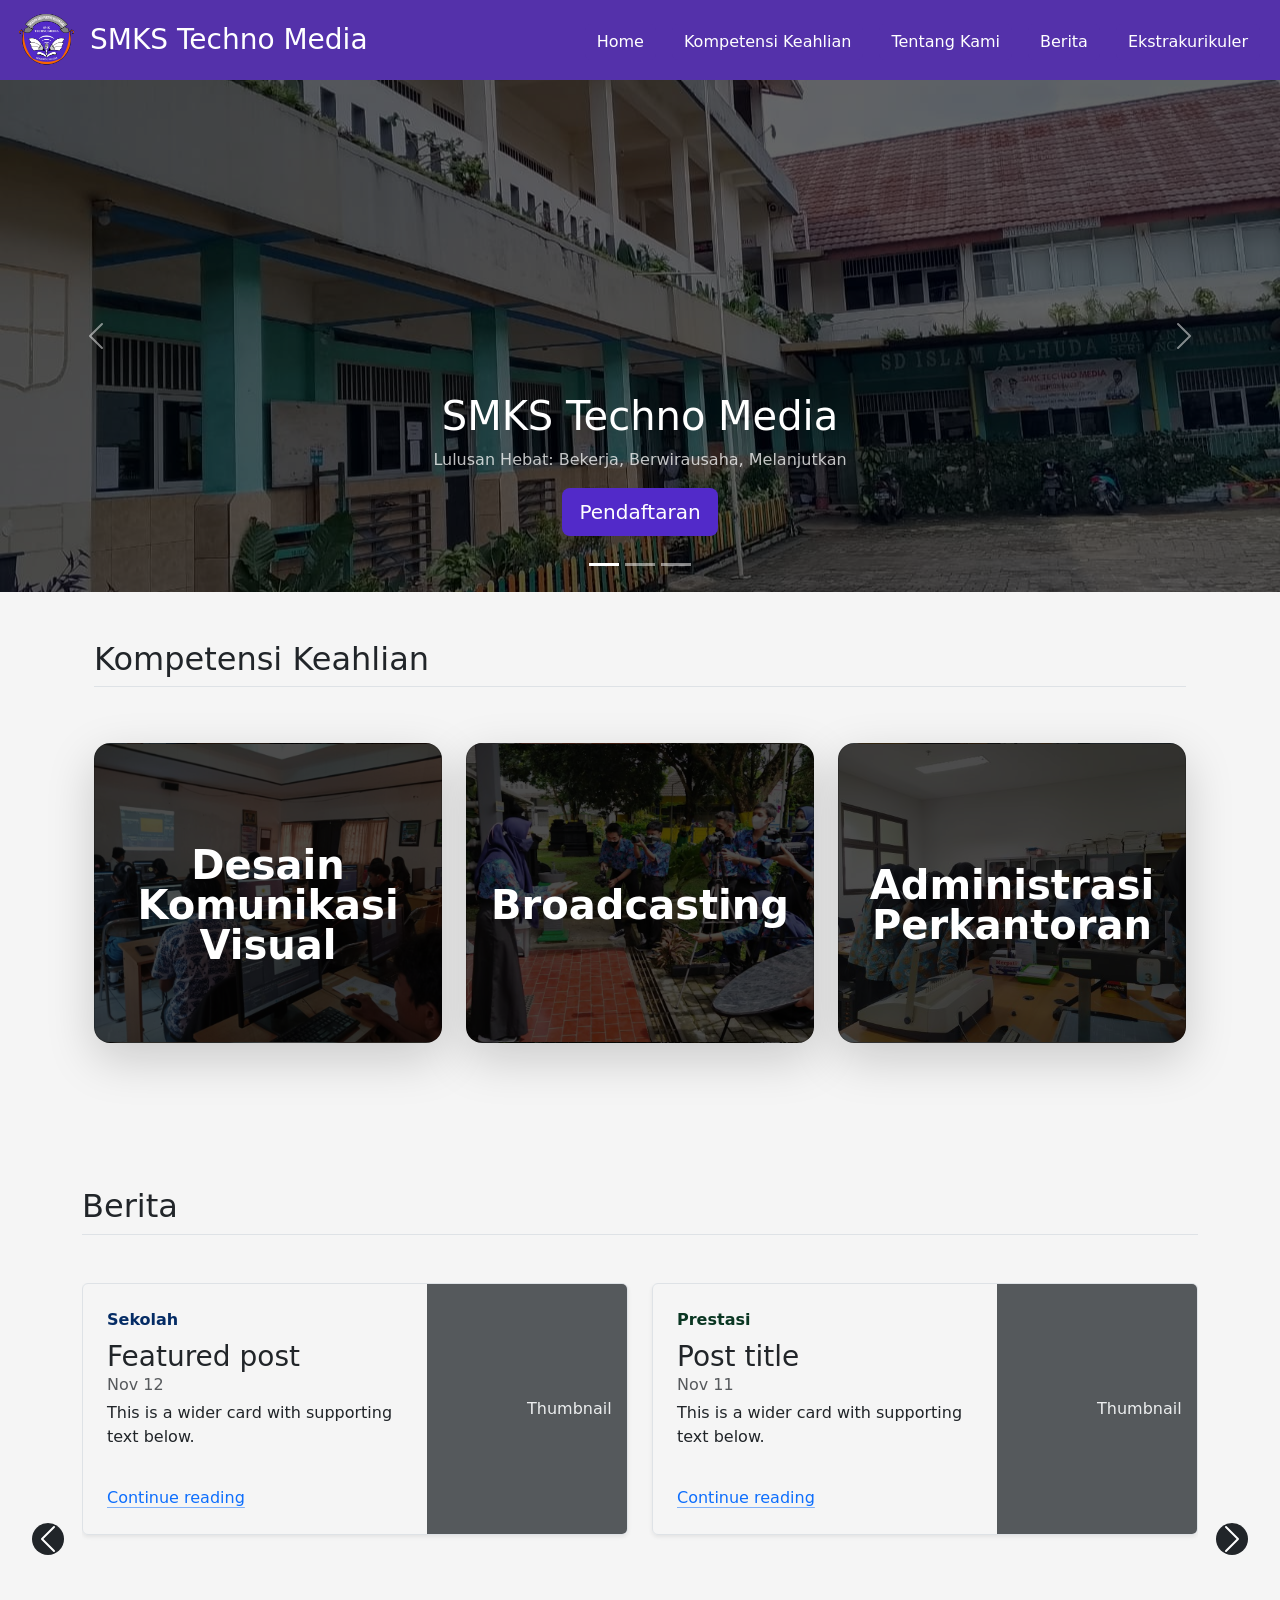
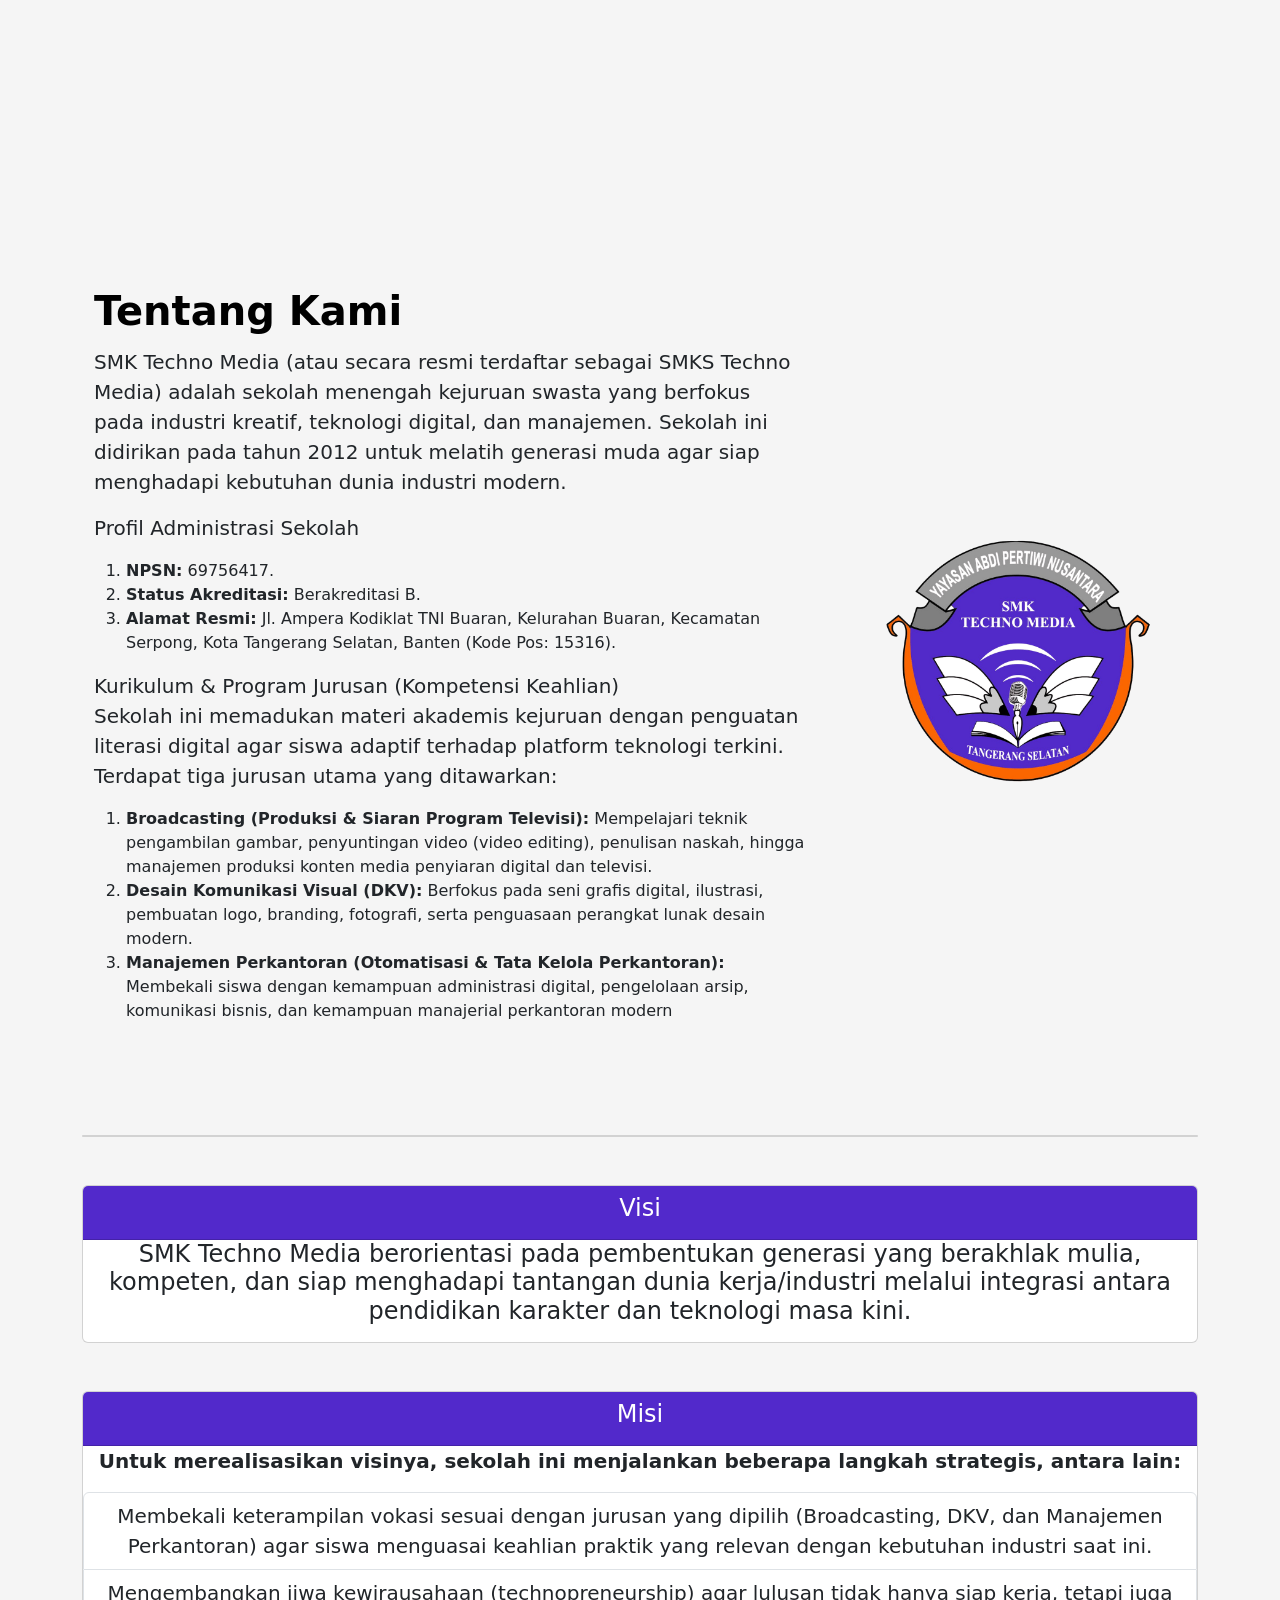
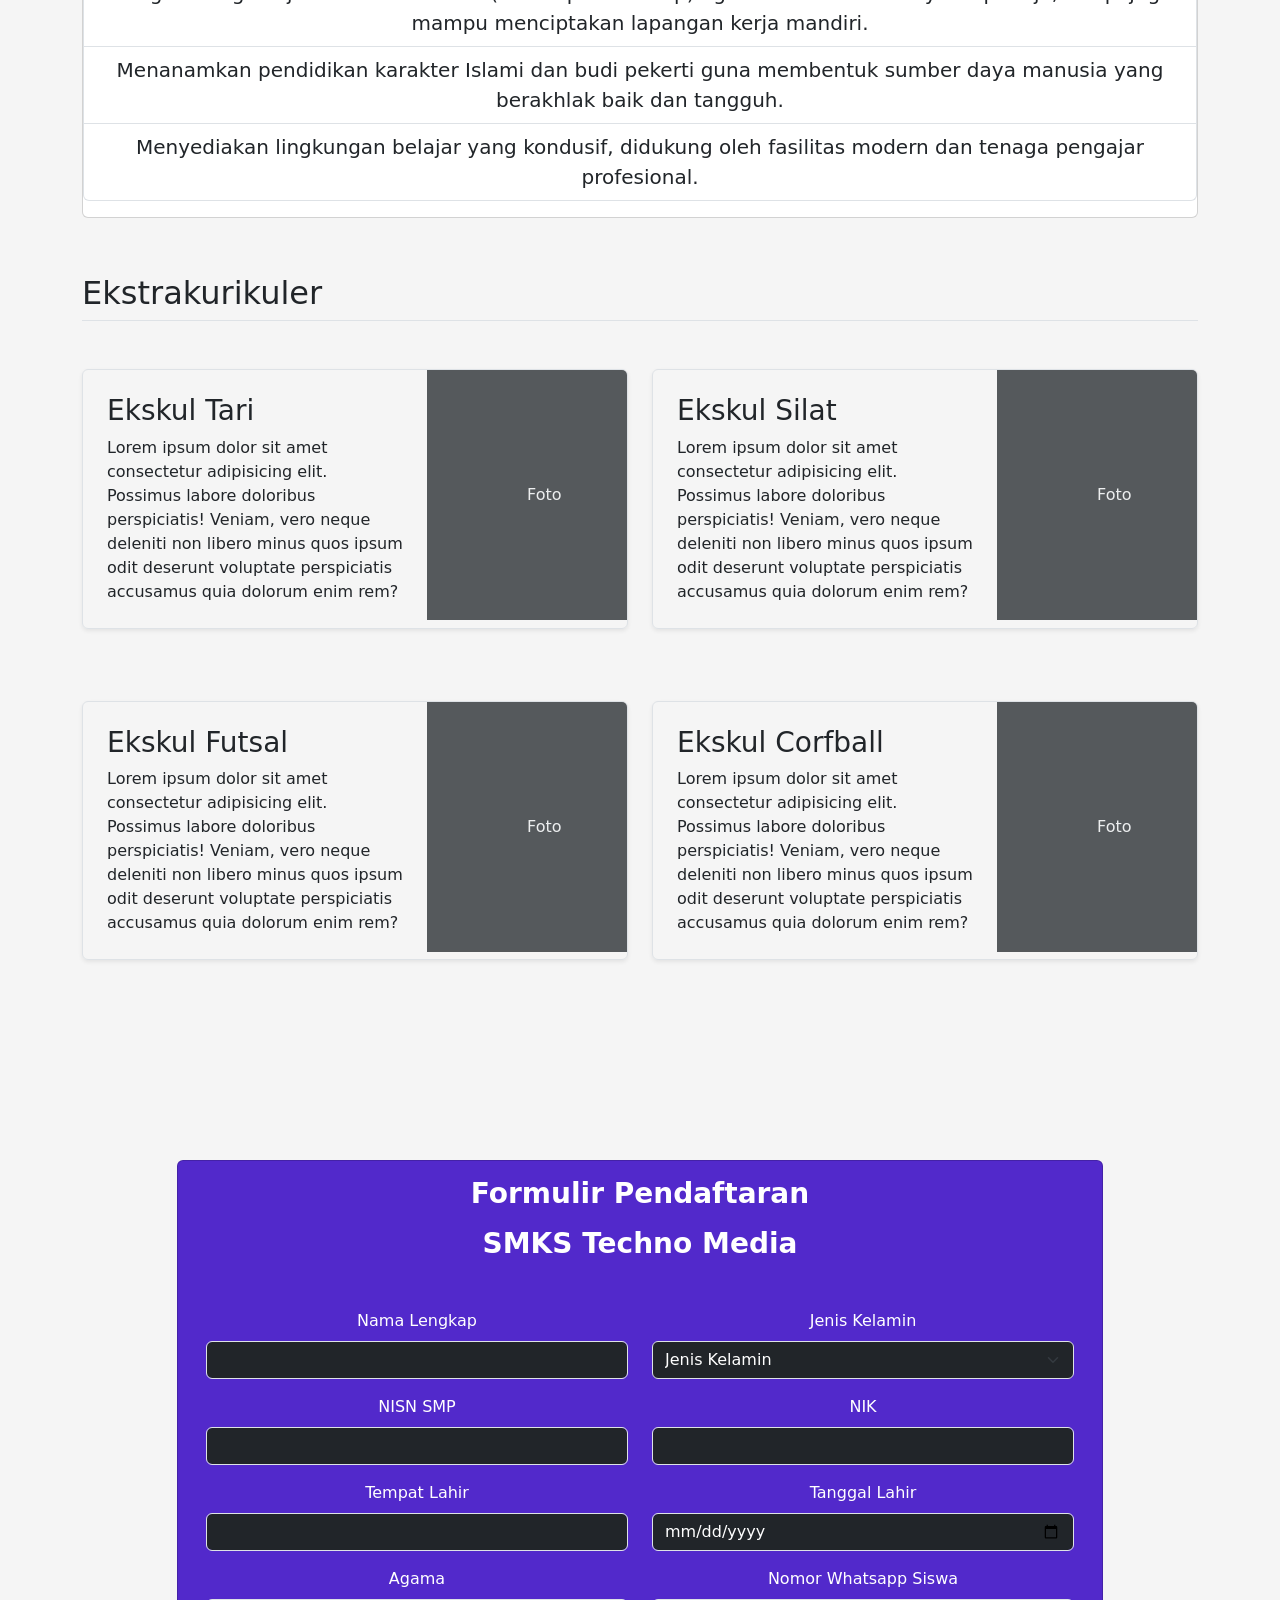
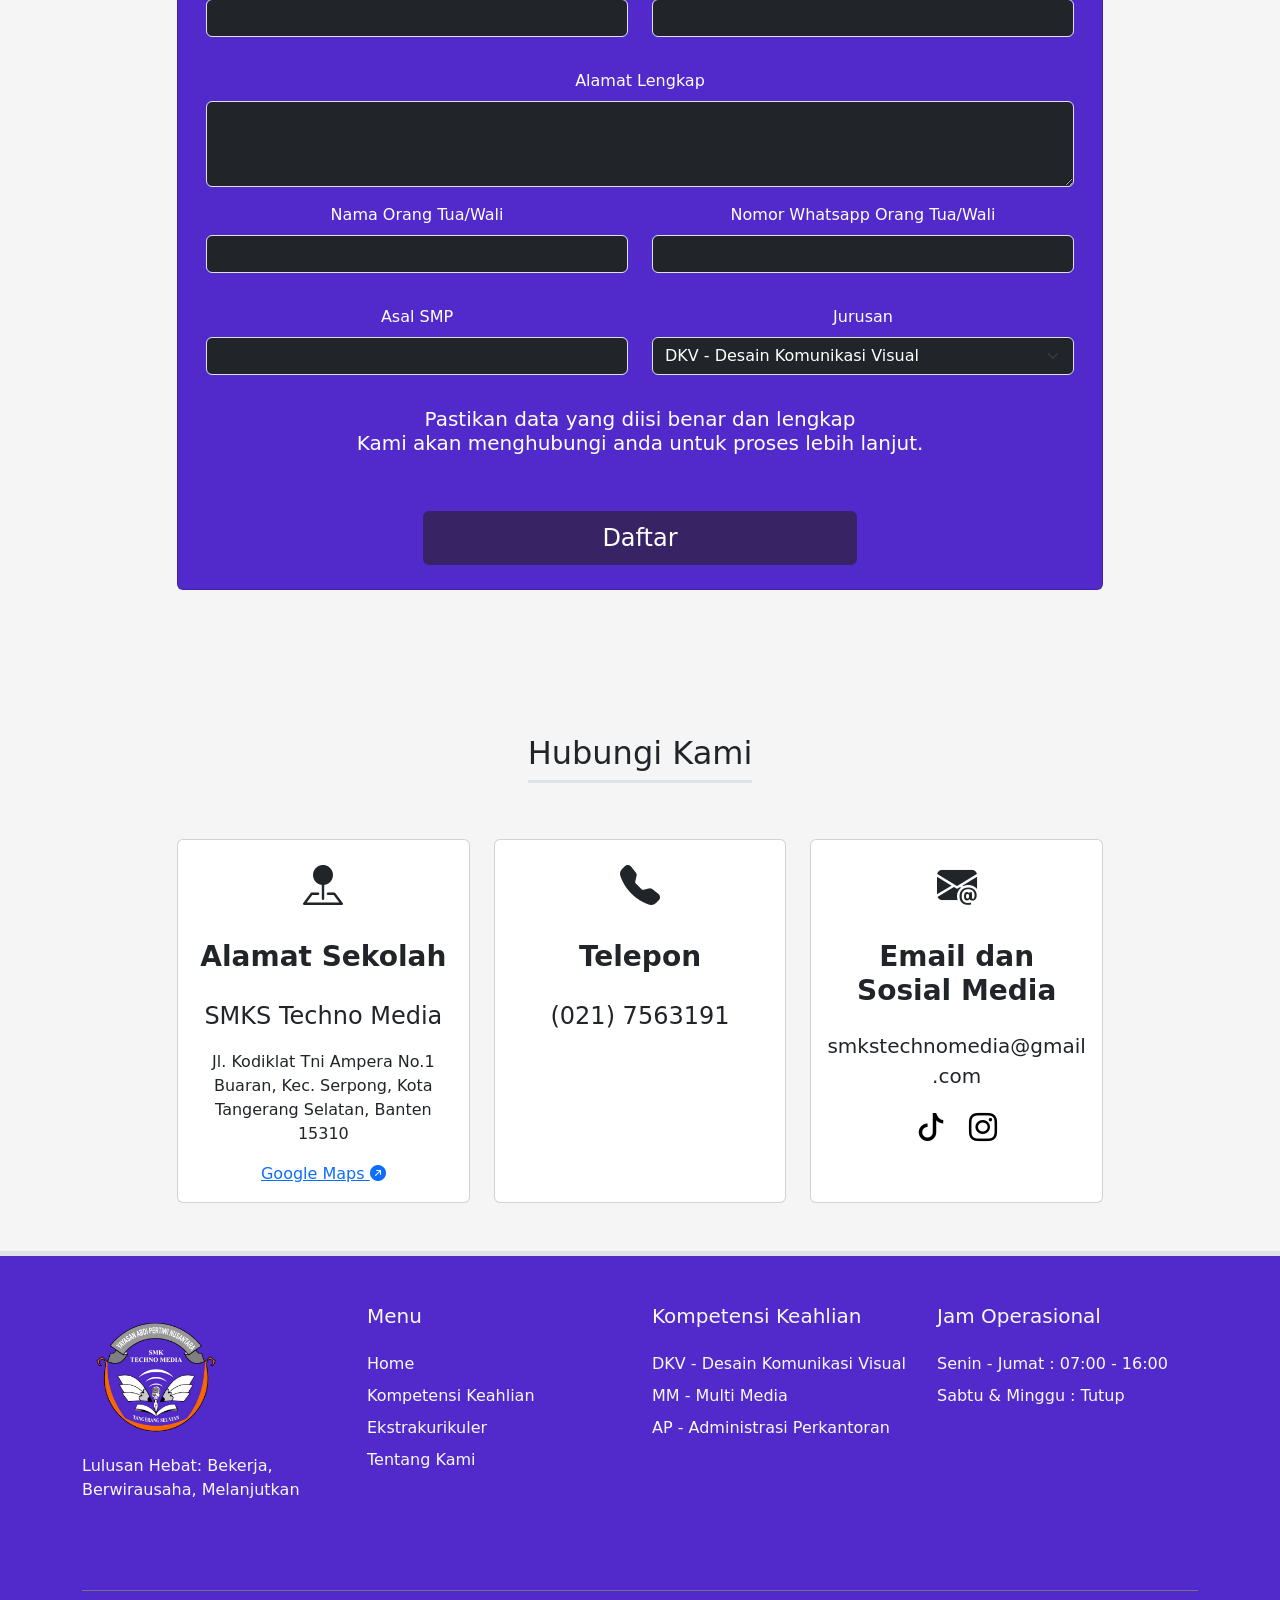
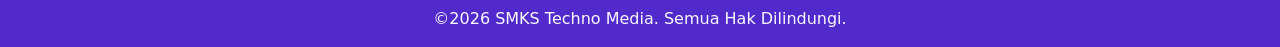
==== commit d4d34f5a: "Update Jurusan, visi misi dan Tentang Kami" ====
--- a/index.html
+++ b/index.html
@@ -6,20 +6,20 @@
     <title>SMKS Techno Media</title>
     <link href="https://cdn.jsdelivr.net/npm/bootstrap@5.3.8/dist/css/bootstrap.min.css" rel="stylesheet" integrity="sha384-sRIl4kxILFvY47J16cr9ZwB07vP4J8+LH7qKQnuqkuIAvNWLzeN8tE5YBujZqJLB" crossorigin="anonymous">
     <link rel="stylesheet" href="https://cdn.jsdelivr.net/npm/bootstrap-icons@1.11.3/font/bootstrap-icons.min.css">
-    <link rel="stylesheet" href="./style.css">
+    <link rel="stylesheet" href="style.css">
 
 
    
 </head>
 <body>
-<!-- NAVIGATION BAR -->
+<!-- NAVIGATION BAR (test) -->
 
 <nav class="navbar sticky-top bg-body-primary navbar-expand-lg pt-0 pb-0">
   <div class="container-fluid d-flex justify-content-between align-items-center  border-bottom-dark">
     
     <!-- Brand group: Logo and Title stay left-aligned together -->
     <a class="navbar-brand d-flex align-items-center m-0" href="#">
-      <img src="../Assets/LOGOSMK.png" alt="Logo" width="70" class="me-2">
+      <img src="./Assets/LOGOSMK.png" alt="Logo" width="70" class="me-2">
       <h3 class="m-0 text-nowrap logotext">SMKS Techno Media</h3>
     </a>
 
@@ -62,7 +62,7 @@
             </ul>
             <div class="carousel-inner">]
                 <div class="carousel-item active">
-                    <div class="overlay-image" style="background-image:url(../Assets/pic2.jpeg)"></div>
+                    <div class="overlay-image" style="background-image:url(./Assets/pic2.jpeg)"></div>
                     <div class="container">
                         <div class="carousel-caption">
                                 <h1>SMKS Techno Media</h1>
@@ -74,7 +74,7 @@
                     </div>
                 </div>
                 <div class="carousel-item">
-                    <div class="overlay-image" style="background-image:url(../Assets/pic1.jpeg)"></div>
+                    <div class="overlay-image" style="background-image:url(./Assets/pic1.jpeg)"></div>
                     <div class="container">
                         <div class="carousel-caption">
                                 <h1>SMKS Techno Media</h1>
@@ -86,7 +86,7 @@
                     </div>
                 </div>
                 <div class="carousel-item">
-                    <div class="overlay-image" style="background-image:url(../Assets/pic3.jpeg)"></div>
+                    <div class="overlay-image" style="background-image:url(./Assets/pic3.jpeg)"></div>
                     <div class="container">
                         <div class="carousel-caption">
                                 <h1>SMKS Techno Media</h1>
@@ -110,32 +110,44 @@
 
 
 <!-- Custom Card Grid -->
-
             <div class="container px-4 py-5" id="custom-cards">
                 <h2 class="pb-2 border-bottom">Kompetensi Keahlian</h2>
+                <div id="detail">
                 <div class="row row-cols-1 row-cols-lg-3 align-items-stretch g-4 py-5">
                     <div class="col">
-                        <div class="card card-cover h-100 overflow-hidden  rounded-4 shadow-lg" style="background-image: url('../Assets/dkv.png');" onclick="onClick()">
+                        <div class="card card-cover h-100 overflow-hidden  rounded-4 shadow-lg" style="background-image: url('./Assets/dkv.jpg');" onclick="onClick()">
                             <div class="d-flex flex-column h-100 p-5 pb-3 text-white text-shadow-1 justify-content-center align-items-center" id="dkvcard">
-                                <h3 class="display-6 lh-1 fw-bold text-center">Desain Komunikasi Visual</h3>
+                                <h3 class="display-6 lh-1 fw-bold text-center">
+                                    <a href="#custom-cards" onclick="loadJurusan('dkv')" class="text-white text-decoration-none">
+                                        Desain Komunikasi Visual
+                                    </a>
+                                </h3>
                             </div>
                         </div>
                     </div>
                     <div class="col">
-                        <div class="card card-cover h-100 overflow-hidden rounded-4 shadow-lg" style="background-image: url('../Assets/multimedia.jpg');">
+                        <div class="card card-cover h-100 overflow-hidden rounded-4 shadow-lg" style="background-image: url('./Assets/broadcasting.png');">
                             <div class="d-flex flex-column h-100 p-5 pb-3 text-white text-shadow-1 justify-content-center align-items-center">
-                                <h3 class="display-6 lh-1 fw-bold text-center">Multi Media</h3>
+                                <h3 class="display-6 lh-1 fw-bold text-center">
+                                    <a href="#custom-cards" onclick="loadJurusan('broadcasting')" class="text-white text-decoration-none">
+                                        Broadcasting
+                                    </a>
+                                </h3>
                             </div>
                         </div>
                     </div>
                     <div class="col">
-                        <div class="card card-cover h-100 overflow-hidden rounded-4 shadow-lg" style="background-image: url('../Assets/perkantoran.jpg');">
+                        <div class="card card-cover h-100 overflow-hidden rounded-4 shadow-lg" style="background-image: url('./Assets/perkantoran.jpg');">
                             <div class="d-flex flex-column h-100 p-5 pb-3 text-white text-shadow-1 justify-content-center align-items-center">
-                                <h3 class="display-6 lh-1 fw-bold text-center">Administrasi Perkantoran</h3>
-
-                            </div>
-                        </div>
-                    </div>
+                                <h3 class="display-6 lh-1 fw-bold text-center">
+                                    <a href="#custom-cards" onclick="loadJurusan('perkantoran')" class="text-white text-decoration-none">
+                                        Administrasi Perkantoran
+                                    </a>
+                                </h3>
+                            </div>
+                        </div>
+                    </div>
+                </div>
                 </div>
             </div>
 
@@ -287,13 +299,53 @@
 
              <div class="container col-xxl-8 px-4 py-5" id="tentang">
                 <div class="row flex-lg-row-reverse align-items-center g-5 py-5">
-                    <div class="col-10 col-sm-8 col-lg-6">
-                        <img src="../Assets/LOGOSMK.png" class="d-block mx-lg-auto img-fluid" alt="Bootstrap Themes" width="700" height="500" loading="lazy">
-                    </div>
-                    <div class="col-lg-6">
+                    <div class="col-lg-4">
+                        <img src="./Assets/LOGOSMK.png" class="img-fluid mt-0 pt-0" alt="Logo SMK" width="700" height="500" loading="lazy">
+                    </div>
+                    <div class="col-lg-8">
                         <h1 class="display-6 fw-bold text-body-emphasis lh-1 mb-3 tentang-kami">Tentang Kami</h1>
-                        <p class="lead">Lorem ipsum dolor sit amet consectetur adipisicing elit. Facilis nam ducimus qui sequi dolorum corrupti a, laudantium excepturi maiores, veniam beatae dolores, eaque sapiente. Nostrum voluptates quae voluptas aut aliquam.</p>
-                        
+                        <p class="lead">SMK Techno Media (atau secara resmi terdaftar sebagai SMKS Techno Media) adalah sekolah menengah kejuruan swasta yang berfokus pada industri kreatif, teknologi digital, dan manajemen. Sekolah ini didirikan pada tahun 2012 untuk melatih generasi muda agar siap menghadapi kebutuhan dunia industri modern.</p>
+                        <p class="lead">
+                            <b>Profil Administrasi Sekolah</b>
+                            <span class="label">
+                            <ol>
+                                <li>
+                                    <b>NPSN:</b> 69756417.
+                                </li>
+                                <li>
+                                    <b>Status Akreditasi:</b> Berakreditasi B.
+                                </li>
+                                <li>
+                                    <b>Alamat Resmi:</b>
+                                        Jl. Ampera Kodiklat TNI Buaran, Kelurahan Buaran,
+                                        Kecamatan Serpong, Kota Tangerang Selatan, Banten
+                                        (Kode Pos: 15316).
+                                </li>
+                            </ol>
+                            </span>
+                        </p>
+                        <p class="lead">
+                            <b>Kurikulum & Program Jurusan (Kompetensi Keahlian)</b><br>
+                            Sekolah ini memadukan materi akademis kejuruan dengan penguatan literasi digital agar siswa adaptif terhadap platform teknologi terkini. Terdapat tiga jurusan utama yang ditawarkan:
+                            <ol>
+                                <li>
+                                    <b>Broadcasting (Produksi & Siaran Program Televisi):</b> Mempelajari teknik pengambilan gambar, penyuntingan video (video editing), penulisan naskah, hingga manajemen produksi konten media penyiaran digital dan televisi.
+                                </li>
+                                <li>
+                                    <b>Desain Komunikasi Visual (DKV):</b> Berfokus pada seni grafis digital, ilustrasi, pembuatan logo, branding, fotografi, serta penguasaan perangkat lunak desain modern.
+                                </li>
+                                <li>
+                                    <b>Manajemen Perkantoran (Otomatisasi & Tata Kelola Perkantoran):</b> Membekali siswa dengan kemampuan administrasi digital, pengelolaan arsip, komunikasi bisnis, dan kemampuan manajerial perkantoran modern
+                                </li>
+                            </ol>
+                        </p>
+                    </div>
+                </div>
+            </div>        
+        <div class="container col-xxl-5">
+            <div class="card mb-5">
+            </li>
+    </ul>
                     </div>
                 </div>
             </div>
@@ -308,7 +360,7 @@
                 <div class="card-bod text-center">
                     <figure>
                         <blockquote class="blockquote">
-                            <h4 class="h4">Lorem ipsum dolor sit amet consectetur adipisicing elit. Maxime, debitis delectus! Beatae a soluta enim quas, exercitationem odio quia! Tempore dolore assumenda sunt necessitatibus placeat tenetur rem, deleniti ea delectus!</h3>
+                            <h4 class="h4">SMK Techno Media berorientasi pada pembentukan generasi yang berakhlak mulia, kompeten, dan siap menghadapi tantangan dunia kerja/industri melalui integrasi antara pendidikan karakter dan teknologi masa kini.</h3>
                         </blockquote>
                     </figure>
                 </div>        
@@ -320,9 +372,15 @@
                 <div class="card-bod text-center">
                     <figure>
                         <blockquote class="blockquote">
-                            <p>lorem</p>
-                            <p>lorem</p>
-                            <p>lorem</p>
+                            <p>
+                                <b>Untuk merealisasikan visinya, sekolah ini menjalankan beberapa langkah strategis, antara lain:</b>
+                                <ul class="list-group">
+                                    <li class="list-group-item">Membekali keterampilan vokasi sesuai dengan jurusan yang dipilih (Broadcasting, DKV, dan Manajemen Perkantoran) agar siswa menguasai keahlian praktik yang relevan dengan kebutuhan industri saat ini.</li>
+                                    <li class="list-group-item">Mengembangkan jiwa kewirausahaan (technopreneurship) agar lulusan tidak hanya siap kerja, tetapi juga mampu menciptakan lapangan kerja mandiri.</li>
+                                    <li class="list-group-item">Menanamkan pendidikan karakter Islami dan budi pekerti guna membentuk sumber daya manusia yang berakhlak baik dan tangguh.</li>
+                                    <li class="list-group-item">Menyediakan lingkungan belajar yang kondusif, didukung oleh fasilitas modern dan tenaga pengajar profesional.</li>
+                                </ul>
+                            </p>
                         </blockquote>
                     </figure>
                 </div>        
@@ -629,7 +687,7 @@
         <footer class="row py-5">
 
             <div class="col-12 col-md-3 mb-4">
-                <img src="../Assets/LOGOSMK.png" style="width:150px;" alt="">
+                <img src="./Assets/LOGOSMK.png" style="width:150px;" alt="">
                 <p class="text-light">Lulusan Hebat: Bekerja, Berwirausaha, Melanjutkan</p>
             </div>
 
@@ -720,5 +778,21 @@
 
     <script src="https://cdn.jsdelivr.net/npm/bootstrap@5.3.8/dist/js/bootstrap.bundle.min.js" integrity="sha384-FKyoEForCGlyvwx9Hj09JcYn3nv7wiPVlz7YYwJrWVcXK/BmnVDxM+D2scQbITxI" crossorigin="anonymous"></script>
     <script src="index.js"></script>
+    <script>
+        let daftarJurusan = document.getElementById("detail").innerHTML;
+
+        function loadJurusan(jurusan){
+            fetch("load.php?page=" + jurusan)
+                .then(response => response.text())
+                .then(html =>{
+                    document.getElementById("detail").innerHTML = html;
+                });
+        }
+
+        function kembaliKeDaftarJurusan(){
+            document.getElementById("detail").innerHTML = daftarJurusan;
+        }
+    </script>
+
 </body>
-</html3+</html3
